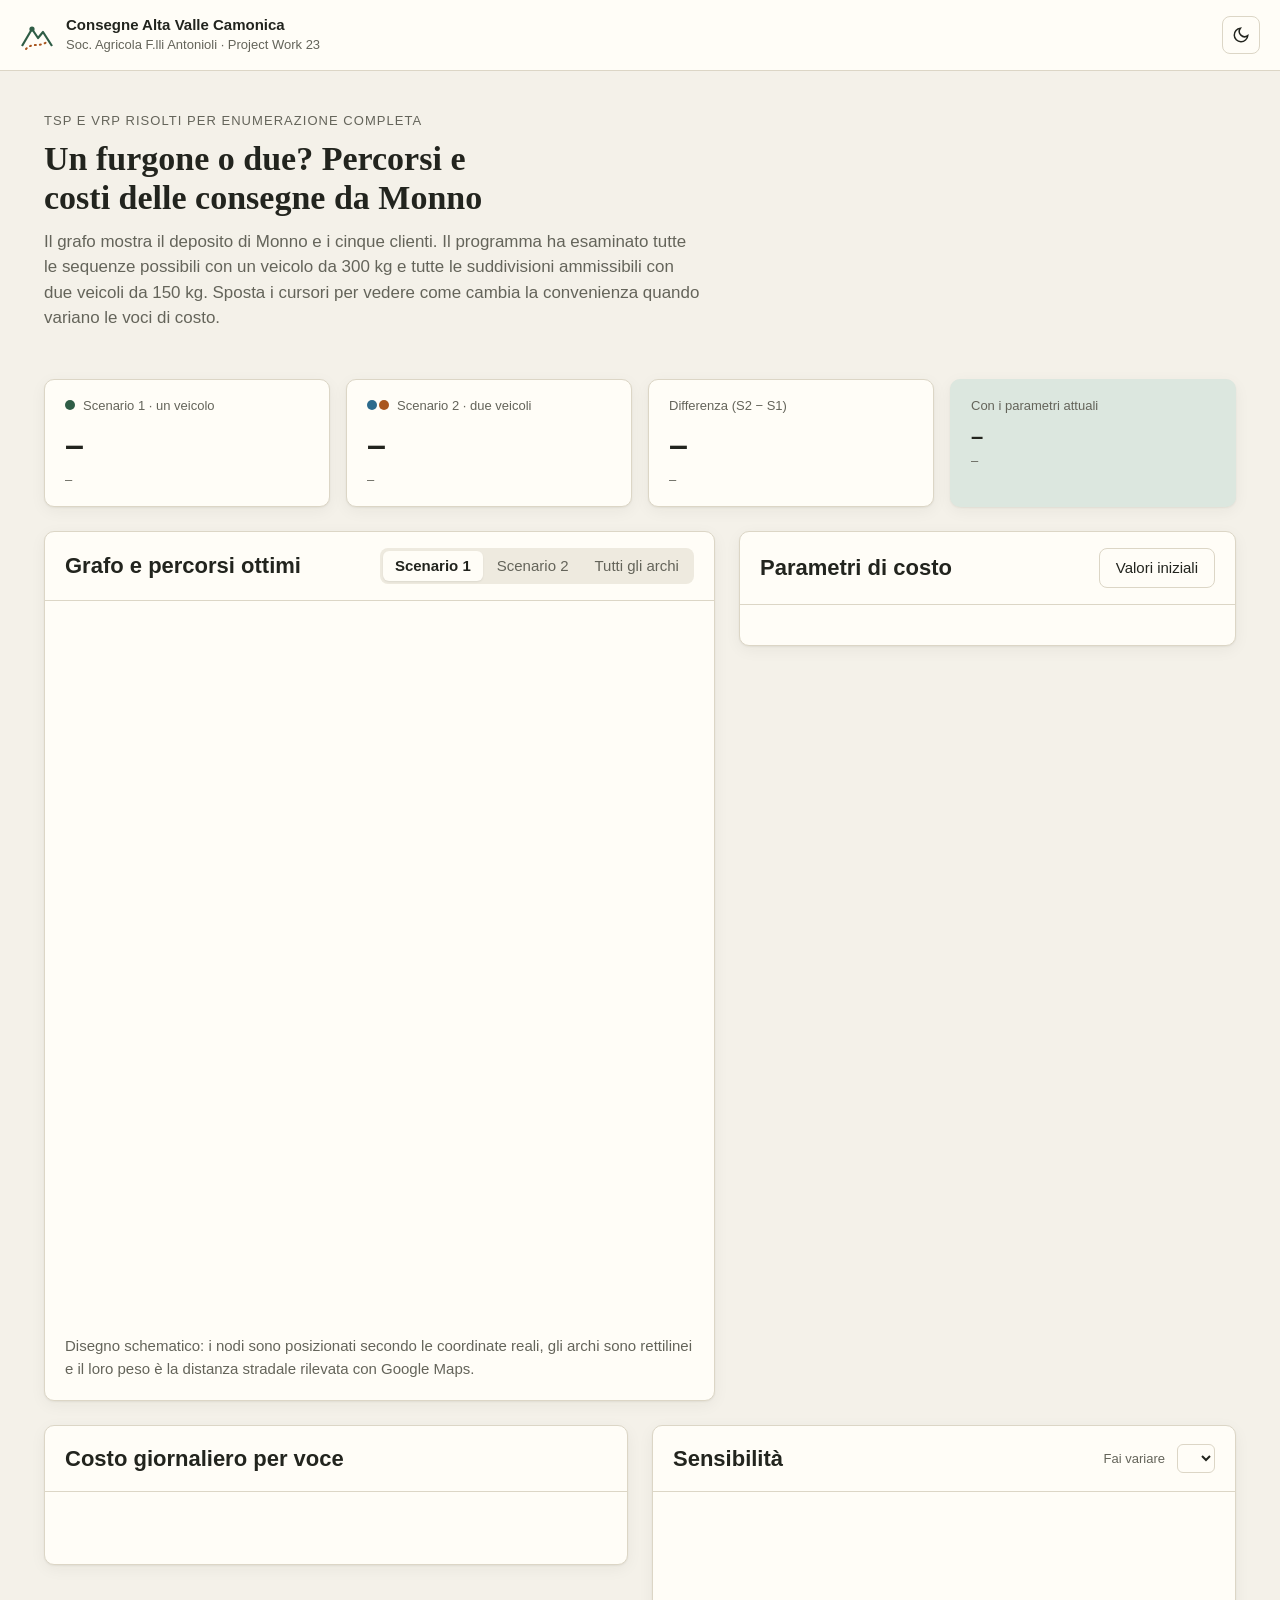
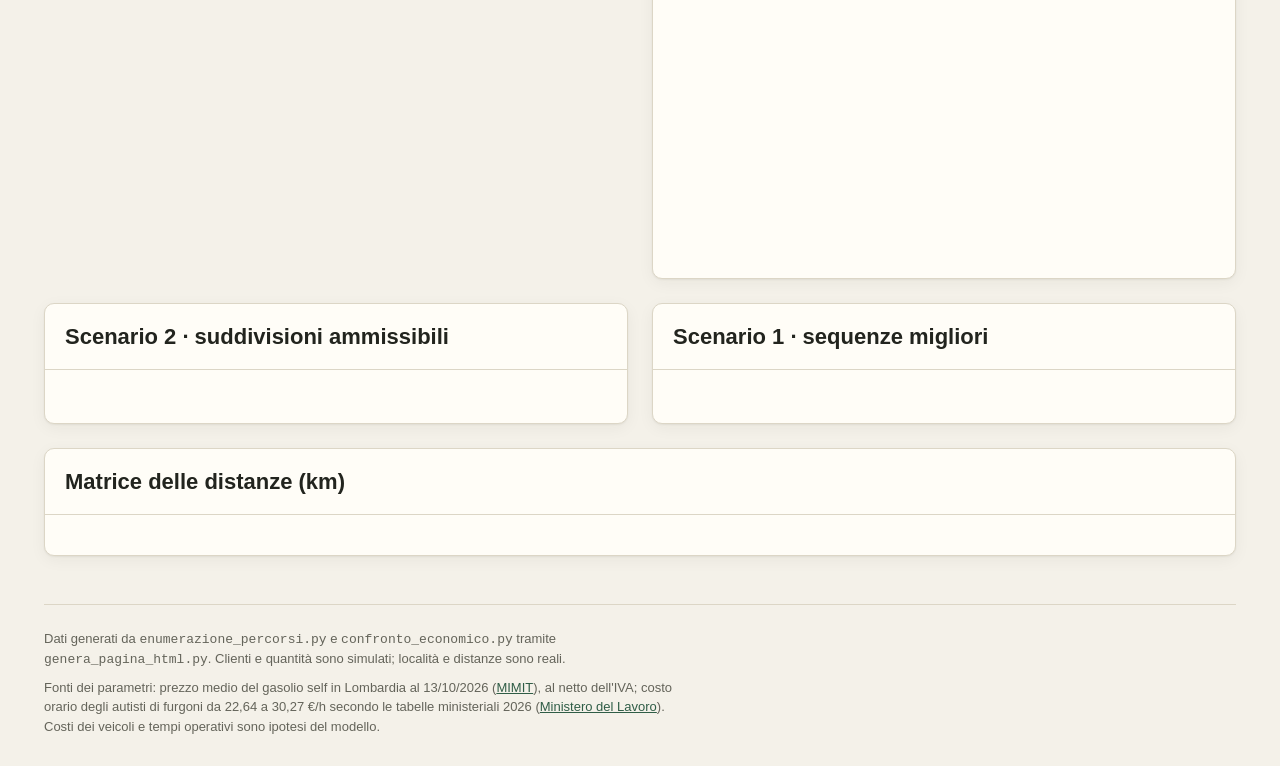
==== template_pagina.html @ 6e50258e "init" ====
<!doctype html>
<html lang="it">
  <head>
    <meta charset="utf-8" />
    <meta name="viewport" content="width=device-width, initial-scale=1" />
    <title>Consegne in Alta Valle Camonica – Confronto tra scenari</title>
    <meta
      name="description"
      content="Project Work Traccia 23: percorsi di consegna della Società Agricola F.lli Antonioli e confronto economico tra uno e due veicoli."
    />
    <link
      rel="icon"
      href="data:image/svg+xml,%3Csvg xmlns='http://www.w3.org/2000/svg' viewBox='0 0 32 32'%3E%3Cpath d='M3 26 L12 10 L17 18 L21 13 L29 26 Z' fill='%232F5D46'/%3E%3Ccircle cx='12' cy='10' r='3' fill='%23B5652A'/%3E%3C/svg%3E"
    />
    <link rel="stylesheet" href="css/tema.css" />
    <link rel="stylesheet" href="css/layout.css" />
    <link rel="stylesheet" href="css/componenti.css" />
    <link rel="stylesheet" href="css/responsive.css" />
  </head>
  <body>
    <header class="top">
      <div class="wrap top-inner">
        <div class="brand">
          <svg
            width="34"
            height="34"
            viewBox="0 0 34 34"
            fill="none"
            aria-label="Logo: montagne e percorso di consegna"
            role="img"
          >
            <path
              d="M2 28 L12 11 L18 20 L23 14 L32 28"
              stroke="currentColor"
              stroke-width="2.2"
              stroke-linejoin="round"
            />
            <path
              d="M6 31 C 12 24, 20 30, 28 23"
              stroke="var(--v2)"
              stroke-width="2"
              stroke-linecap="round"
              stroke-dasharray="1 4"
            />
            <circle cx="12" cy="11" r="2.6" fill="currentColor" />
          </svg>
          <div class="brand-text">
            <strong>Consegne Alta Valle Camonica</strong>
            <span>Soc. Agricola F.lli Antonioli · Project Work 23</span>
          </div>
        </div>
        <div class="spacer"></div>
        <button
          class="icon-btn"
          id="theme"
          aria-label="Cambia tema chiaro/scuro"
          title="Cambia tema"
        >
          <svg
            width="18"
            height="18"
            viewBox="0 0 24 24"
            fill="none"
            stroke="currentColor"
            stroke-width="2"
            stroke-linecap="round"
          >
            <path d="M21 12.8A9 9 0 1 1 11.2 3a7 7 0 0 0 9.8 9.8z" />
          </svg>
        </button>
      </div>
    </header>

    <main class="wrap">
      <div class="intro">
        <p class="eyebrow">TSP e VRP risolti per enumerazione completa</p>
        <h1>Un furgone o due? Percorsi e costi delle consegne da Monno</h1>
        <p class="lead">
          Il grafo mostra il deposito di Monno e i cinque clienti. Il programma
          ha esaminato tutte le sequenze possibili con un veicolo da 300 kg e
          tutte le suddivisioni ammissibili con due veicoli da 150 kg. Sposta i
          cursori per vedere come cambia la convenienza quando variano le voci
          di costo.
        </p>
      </div>

      <div class="kpis" aria-live="polite">
        <div class="kpi">
          <div class="kpi-label">
            <span class="dot" style="background: var(--accent)"></span>Scenario
            1 · un veicolo
          </div>
          <div class="kpi-value" id="k-s1">–</div>
          <div class="kpi-sub" id="k-s1-sub">–</div>
        </div>
        <div class="kpi">
          <div class="kpi-label">
            <span class="dot" style="background: var(--v1)"></span
            ><span
              class="dot"
              style="background: var(--v2); margin-left: -6px"
            ></span
            >Scenario 2 · due veicoli
          </div>
          <div class="kpi-value" id="k-s2">–</div>
          <div class="kpi-sub" id="k-s2-sub">–</div>
        </div>
        <div class="kpi">
          <div class="kpi-label">Differenza (S2 − S1)</div>
          <div class="kpi-value" id="k-diff">–</div>
          <div class="kpi-sub" id="k-diff-sub">–</div>
        </div>
        <div class="kpi verdict">
          <div class="kpi-label">Con i parametri attuali</div>
          <div class="kpi-value" id="k-verdict">–</div>
          <div class="kpi-sub" id="k-verdict-sub">–</div>
        </div>
      </div>

      <div class="grid-main">
        <div class="card">
          <div class="card-head">
            <h2>Grafo e percorsi ottimi</h2>
            <div class="spacer"></div>
            <div class="seg" role="group" aria-label="Scenario da mostrare">
              <button data-view="s1" aria-pressed="true">Scenario 1</button>
              <button data-view="s2" aria-pressed="false">Scenario 2</button>
              <button data-view="all" aria-pressed="false">
                Tutti gli archi
              </button>
            </div>
          </div>
          <div class="card-body">
            <div class="graph-wrap">
              <svg
                class="graph"
                id="graph"
                viewBox="0 0 560 600"
                role="img"
                aria-label="Grafo del deposito e dei clienti con i percorsi ottimi"
              ></svg>
            </div>
            <div class="legend" id="legend"></div>
            <div class="routes" id="routes"></div>
            <p class="note">
              Disegno schematico: i nodi sono posizionati secondo le coordinate
              reali, gli archi sono rettilinei e il loro peso è la distanza
              stradale rilevata con Google Maps.
            </p>
          </div>
        </div>

        <div class="card">
          <div class="card-head">
            <h2>Parametri di costo</h2>
            <div class="spacer"></div>
            <button class="btn" id="reset">Valori iniziali</button>
          </div>
          <div class="card-body controls" id="controls"></div>
        </div>
      </div>

      <section class="block two">
        <div class="card">
          <div class="card-head"><h2>Costo giornaliero per voce</h2></div>
          <div class="card-body">
            <div class="table-scroll"><table id="cost-table"></table></div>
            <div class="bars" id="bars"></div>
            <div class="bar-legend" id="bar-legend"></div>
          </div>
        </div>
        <div class="card">
          <div class="card-head">
            <h2>Sensibilità</h2>
            <div class="spacer"></div>
            <label class="hint" for="sens-var">Fai variare</label>
            <select id="sens-var"></select>
          </div>
          <div class="card-body">
            <svg
              class="chart"
              id="chart"
              viewBox="0 0 520 320"
              role="img"
              aria-label="Costo dei due scenari al variare del parametro scelto"
            ></svg>
            <p class="note" id="sens-note"></p>
          </div>
        </div>
      </section>

      <section class="block two">
        <div class="card">
          <div class="card-head">
            <h2>Scenario 2 · suddivisioni ammissibili</h2>
          </div>
          <div class="card-body">
            <p class="hint" id="s2-summary"></p>
            <div class="table-scroll"><table id="s2-table"></table></div>
          </div>
        </div>
        <div class="card">
          <div class="card-head"><h2>Scenario 1 · sequenze migliori</h2></div>
          <div class="card-body">
            <p class="hint" id="s1-summary"></p>
            <div class="table-scroll"><table id="s1-table"></table></div>
          </div>
        </div>
      </section>

      <section class="block">
        <div class="card">
          <div class="card-head"><h2>Matrice delle distanze (km)</h2></div>
          <div class="card-body">
            <div class="table-scroll"><table id="matrix"></table></div>
          </div>
        </div>
      </section>

      <footer>
        <p>
          Dati generati da <code>enumerazione_percorsi.py</code> e
          <code>confronto_economico.py</code> tramite
          <code>genera_pagina_html.py</code>. Clienti e quantità sono simulati;
          località e distanze sono reali.
        </p>
        <p>
          Fonti dei parametri: prezzo medio del gasolio self in Lombardia al
          13/10/2026 (<a
            href="https://www.mimit.gov.it/it/prezzo-medio-carburanti/regioni"
            target="_blank"
            rel="noopener"
            >MIMIT</a
          >), al netto dell'IVA; costo orario degli autisti di furgoni da 22,64
          a 30,27 €/h secondo le tabelle ministeriali 2026 (<a
            href="https://www.lavoro.gov.it/temi-e-priorita/rapporti-di-lavoro-e-relazioni-industriali/focus/settore-della-logistica-trasporto-merci-spedizione"
            target="_blank"
            rel="noopener"
            >Ministero del Lavoro</a
          >). Costi dei veicoli e tempi operativi sono ipotesi del modello.
        </p>
      </footer>
    </main>

    <!-- Segnaposto sostituito da genera_pagina_html.py -->
    <script>
      const DATI = /*__DATI__*/ null;
    </script>
    <script src="js/utilita.js"></script>
    <script src="js/parametri.js"></script>
    <script src="js/modello.js"></script>
    <script src="js/controlli.js"></script>
    <script src="js/grafo.js"></script>
    <script src="js/costi.js"></script>
    <script src="js/sensibilita.js"></script>
    <script src="js/tabelle.js"></script>
    <script src="js/main.js"></script>
  </body>
</html>
---- css/tema.css ----
/* Colori (chiaro/scuro), tipografia e spaziature */

:root,
[data-theme="light"] {
  --bg: #f4f1e9;
  --surface: #fffdf7;
  --surface-2: #eeeadf;
  --border: #dcd6c6;
  --text: #22241e;
  --muted: #64645a;
  --faint: #9a9888;
  --accent: #2f5d46;
  --accent-soft: #dce7df;
  --v1: #2c6a8c;
  --v2: #a9561f;
  --edge: #c9c3b2;
  --good: #2f5d46;
  --warn: #a9561f;
  --shadow:
    0 1px 2px rgba(40, 36, 20, 0.06), 0 4px 16px rgba(40, 36, 20, 0.05);
}
[data-theme="dark"] {
  --bg: #14160f;
  --surface: #1c1f17;
  --surface-2: #252920;
  --border: #353a2e;
  --text: #eceadf;
  --muted: #a6a496;
  --faint: #737265;
  --accent: #8cc3a3;
  --accent-soft: #263a2e;
  --v1: #74b4d6;
  --v2: #e3995f;
  --edge: #3e4436;
  --good: #8cc3a3;
  --warn: #e3995f;
  --shadow: 0 1px 2px rgba(0, 0, 0, 0.3), 0 4px 16px rgba(0, 0, 0, 0.25);
}
@media (prefers-color-scheme: dark) {
  :root:not([data-theme="light"]) {
    --bg: #14160f;
    --surface: #1c1f17;
    --surface-2: #252920;
    --border: #353a2e;
    --text: #eceadf;
    --muted: #a6a496;
    --faint: #737265;
    --accent: #8cc3a3;
    --accent-soft: #263a2e;
    --v1: #74b4d6;
    --v2: #e3995f;
    --edge: #3e4436;
    --good: #8cc3a3;
    --warn: #e3995f;
    --shadow:
      0 1px 2px rgba(0, 0, 0, 0.3), 0 4px 16px rgba(0, 0, 0, 0.25);
  }
}
:root {
  --text-xs: clamp(0.75rem, 0.7rem + 0.25vw, 0.8125rem);
  --text-sm: clamp(0.8125rem, 0.78rem + 0.2vw, 0.9375rem);
  --text-base: clamp(0.9375rem, 0.9rem + 0.2vw, 1.0625rem);
  --text-lg: clamp(1.125rem, 1rem + 0.5vw, 1.375rem);
  --text-xl: clamp(1.5rem, 1.2rem + 1.2vw, 2.125rem);
  --space-1: 0.25rem;
  --space-2: 0.5rem;
  --space-3: 0.75rem;
  --space-4: 1rem;
  --space-5: 1.25rem;
  --space-6: 1.5rem;
  --space-8: 2rem;
  --space-10: 2.5rem;
  --space-12: 3rem;
  --radius: 10px;
  --font-sans:
    -apple-system, BlinkMacSystemFont, "Segoe UI", "Helvetica Neue",
    Arial, sans-serif;
  --font-serif:
    "Iowan Old Style", "Palatino Linotype", Palatino, Georgia, serif;
  --font-mono: ui-monospace, "SF Mono", Menlo, Consolas, monospace;
}
---- css/layout.css ----
/* Base, intestazione, griglia principale, schede, footer */

* {
  box-sizing: border-box;
}
html {
  -webkit-text-size-adjust: 100%;
}
body {
  margin: 0;
  background: var(--bg);
  color: var(--text);
  font-family: var(--font-sans);
  font-size: var(--text-base);
  line-height: 1.5;
  font-variant-numeric: tabular-nums;
}
.wrap {
  max-width: 1240px;
  margin: 0 auto;
  padding: 0 var(--space-6);
}
header.top {
  border-bottom: 1px solid var(--border);
  background: var(--surface);
}
.top-inner {
  display: flex;
  align-items: center;
  gap: var(--space-4);
  padding: var(--space-4) 0;
}
.brand {
  display: flex;
  align-items: center;
  gap: var(--space-3);
  color: var(--accent);
}
.brand-text {
  color: var(--text);
  line-height: 1.2;
}
.brand-text strong {
  display: block;
  font-size: var(--text-sm);
}
.brand-text span {
  font-size: var(--text-xs);
  color: var(--muted);
}
.spacer {
  flex: 1;
}
.icon-btn {
  border: 1px solid var(--border);
  background: var(--surface);
  color: var(--text);
  width: 38px;
  height: 38px;
  border-radius: 8px;
  display: grid;
  place-items: center;
  cursor: pointer;
}
.icon-btn:hover {
  background: var(--surface-2);
}
.icon-btn:focus-visible,
button:focus-visible,
input:focus-visible,
select:focus-visible {
  outline: 2px solid var(--accent);
  outline-offset: 2px;
}

.intro {
  padding: var(--space-10) 0 var(--space-6);
}
.eyebrow {
  font-size: var(--text-xs);
  letter-spacing: 0.08em;
  text-transform: uppercase;
  color: var(--muted);
  margin: 0 0 var(--space-2);
}
h1 {
  font-family: var(--font-serif);
  font-size: var(--text-xl);
  font-weight: 600;
  line-height: 1.15;
  margin: 0 0 var(--space-3);
  max-width: 28ch;
}
.lead {
  color: var(--muted);
  max-width: 70ch;
  margin: 0;
}

.grid-main {
  display: grid;
  grid-template-columns: minmax(0, 1.35fr) minmax(320px, 1fr);
  gap: var(--space-6);
  align-items: start;
}
.card {
  background: var(--surface);
  border: 1px solid var(--border);
  border-radius: var(--radius);
  box-shadow: var(--shadow);
}
.card-head {
  display: flex;
  align-items: center;
  gap: var(--space-3);
  flex-wrap: wrap;
  padding: var(--space-4) var(--space-5);
  border-bottom: 1px solid var(--border);
}
.card-head h2 {
  font-size: var(--text-lg);
  font-weight: 650;
  margin: 0;
}
.card-body {
  padding: var(--space-5);
}
.hint {
  font-size: var(--text-xs);
  color: var(--muted);
}

section.block {
  margin-top: var(--space-6);
}
.two {
  display: grid;
  grid-template-columns: 1fr 1fr;
  gap: var(--space-6);
  align-items: start;
}

select {
  font: inherit;
  font-size: var(--text-sm);
  padding: var(--space-1) var(--space-2);
  border-radius: 6px;
  border: 1px solid var(--border);
  background: var(--surface);
  color: var(--text);
}
.note {
  font-size: var(--text-sm);
  color: var(--muted);
  margin: var(--space-3) 0 0;
}

footer {
  margin: var(--space-12) 0 var(--space-8);
  padding-top: var(--space-6);
  border-top: 1px solid var(--border);
  font-size: var(--text-xs);
  color: var(--muted);
}
footer p {
  margin: 0 0 var(--space-2);
  max-width: 90ch;
}
footer a {
  color: var(--accent);
}
---- css/componenti.css ----
/* KPI, grafo, controlli, tabelle, barre, grafico */

.kpis {
  display: grid;
  grid-template-columns: repeat(4, 1fr);
  gap: var(--space-4);
  margin: var(--space-6) 0;
}
.kpi {
  background: var(--surface);
  border: 1px solid var(--border);
  border-radius: var(--radius);
  padding: var(--space-4) var(--space-5);
  box-shadow: var(--shadow);
}
.kpi-label {
  font-size: var(--text-xs);
  color: var(--muted);
  display: flex;
  align-items: center;
  gap: var(--space-2);
}
.kpi-value {
  font-size: var(--text-xl);
  font-weight: 650;
  margin-top: var(--space-1);
  letter-spacing: -0.01em;
}
.kpi-sub {
  font-size: var(--text-xs);
  color: var(--muted);
}
.kpi.verdict {
  background: var(--accent-soft);
  border-color: transparent;
}
.kpi.verdict .kpi-value {
  font-size: var(--text-lg);
  line-height: 1.25;
  margin-top: var(--space-2);
}
.dot {
  width: 10px;
  height: 10px;
  border-radius: 50%;
  display: inline-block;
  flex: none;
}

.seg {
  display: inline-flex;
  background: var(--surface-2);
  border-radius: 8px;
  padding: 3px;
  gap: 2px;
}
.seg button {
  border: 0;
  background: transparent;
  color: var(--muted);
  font: inherit;
  font-size: var(--text-sm);
  padding: var(--space-1) var(--space-3);
  border-radius: 6px;
  cursor: pointer;
  white-space: nowrap;
}
.seg button[aria-pressed="true"] {
  background: var(--surface);
  color: var(--text);
  box-shadow: 0 1px 2px rgba(0, 0, 0, 0.08);
  font-weight: 600;
}

.graph-wrap {
  position: relative;
}
svg.graph {
  width: 100%;
  height: auto;
  display: block;
}
.graph .edge {
  stroke: var(--edge);
  stroke-width: 1.2;
}
.graph .edge-label {
  font-size: 11px;
  fill: var(--faint);
  paint-order: stroke;
  stroke: var(--surface);
  stroke-width: 4px;
}
.graph .route {
  fill: none;
  stroke-width: 3.5;
  stroke-linecap: round;
  stroke-linejoin: round;
}
.graph .node-circle {
  fill: var(--surface);
  stroke: var(--text);
  stroke-width: 1.5;
}
.graph .node-depot {
  fill: var(--accent);
  stroke: var(--accent);
}
.graph .node-name {
  font-size: 13px;
  font-weight: 600;
  fill: var(--text);
  paint-order: stroke;
  stroke: var(--surface);
  stroke-width: 4px;
}
.graph .node-kg {
  font-size: 11px;
  fill: var(--muted);
  paint-order: stroke;
  stroke: var(--surface);
  stroke-width: 4px;
}
.graph .step {
  font-size: 10px;
  font-weight: 700;
  fill: #fff;
}
.legend {
  display: flex;
  flex-wrap: wrap;
  gap: var(--space-4);
  margin-top: var(--space-3);
  font-size: var(--text-xs);
  color: var(--muted);
}
.legend span {
  display: inline-flex;
  align-items: center;
  gap: var(--space-2);
}
.legend i {
  width: 18px;
  height: 3px;
  border-radius: 2px;
  display: inline-block;
}

.routes {
  display: grid;
  gap: var(--space-3);
  margin-top: var(--space-4);
}
.route-card {
  border: 1px solid var(--border);
  border-left-width: 4px;
  border-radius: 8px;
  padding: var(--space-3) var(--space-4);
}
.route-card .r-title {
  font-size: var(--text-sm);
  font-weight: 650;
  display: flex;
  justify-content: space-between;
  gap: var(--space-3);
}
.route-card .r-path {
  font-size: var(--text-sm);
  color: var(--muted);
  margin-top: 2px;
}

.controls {
  display: grid;
  gap: var(--space-5);
}
.group-title {
  font-size: var(--text-xs);
  text-transform: uppercase;
  letter-spacing: 0.08em;
  color: var(--muted);
  margin: 0 0 var(--space-3);
  font-weight: 600;
}
.ctrl {
  display: grid;
  grid-template-columns: 1fr auto;
  gap: var(--space-1) var(--space-3);
  align-items: center;
  margin-bottom: var(--space-3);
}
.ctrl label {
  font-size: var(--text-sm);
}
.ctrl output {
  font-size: var(--text-sm);
  font-weight: 650;
  font-family: var(--font-mono);
}
.ctrl input[type="range"] {
  grid-column: 1 / -1;
  width: 100%;
  accent-color: var(--accent);
  margin: 0;
}
.ctrl .src {
  grid-column: 1 / -1;
  font-size: var(--text-xs);
  color: var(--faint);
  margin-top: -2px;
}
.btn {
  border: 1px solid var(--border);
  background: var(--surface);
  color: var(--text);
  font: inherit;
  font-size: var(--text-sm);
  padding: var(--space-2) var(--space-4);
  border-radius: 8px;
  cursor: pointer;
}
.btn:hover {
  background: var(--surface-2);
}

table {
  width: 100%;
  border-collapse: collapse;
  font-size: var(--text-sm);
}
th,
td {
  text-align: left;
  padding: var(--space-2) var(--space-3);
  border-bottom: 1px solid var(--border);
  vertical-align: top;
}
th {
  font-size: var(--text-xs);
  color: var(--muted);
  font-weight: 600;
  text-transform: uppercase;
  letter-spacing: 0.05em;
}
td.num,
th.num {
  text-align: right;
  white-space: nowrap;
}
tr.total td {
  font-weight: 700;
  border-bottom: 0;
  border-top: 2px solid var(--text);
}
tr.best td {
  background: var(--accent-soft);
}
.pos {
  color: var(--warn);
}
.neg {
  color: var(--good);
}
.table-scroll {
  overflow-x: auto;
}

.bars {
  display: grid;
  gap: var(--space-4);
  margin-top: var(--space-5);
}
.bar-row .bar-label {
  display: flex;
  justify-content: space-between;
  font-size: var(--text-sm);
  margin-bottom: var(--space-1);
}
.bar {
  display: flex;
  height: 22px;
  border-radius: 5px;
  overflow: hidden;
  background: var(--surface-2);
}
.bar div {
  height: 100%;
  transition: width 0.35s ease;
}
.bar-legend {
  display: flex;
  flex-wrap: wrap;
  gap: var(--space-3);
  font-size: var(--text-xs);
  color: var(--muted);
  margin-top: var(--space-3);
}
.bar-legend span {
  display: inline-flex;
  align-items: center;
  gap: var(--space-1);
}
.bar-legend i {
  width: 10px;
  height: 10px;
  border-radius: 2px;
  display: inline-block;
}

svg.chart {
  width: 100%;
  height: auto;
  display: block;
}
.chart .axis line,
.chart .axis path {
  stroke: var(--border);
}
.chart text {
  font-size: 11px;
  fill: var(--muted);
}
.chart .grid {
  stroke: var(--border);
  stroke-dasharray: 2 3;
}
---- css/responsive.css ----
/* Adattamenti per schermi stretti e movimento ridotto (caricato per ultimo) */

@media (max-width: 980px) {
  .grid-main,
  .two {
    grid-template-columns: 1fr;
  }
  .kpis {
    grid-template-columns: 1fr 1fr;
  }
}
@media (max-width: 520px) {
  .wrap {
    padding: 0 var(--space-4);
  }
  .kpis {
    grid-template-columns: 1fr;
  }
  .card-body {
    padding: var(--space-4);
  }
}
@media (prefers-reduced-motion: reduce) {
  .bar div {
    transition: none;
  }
}
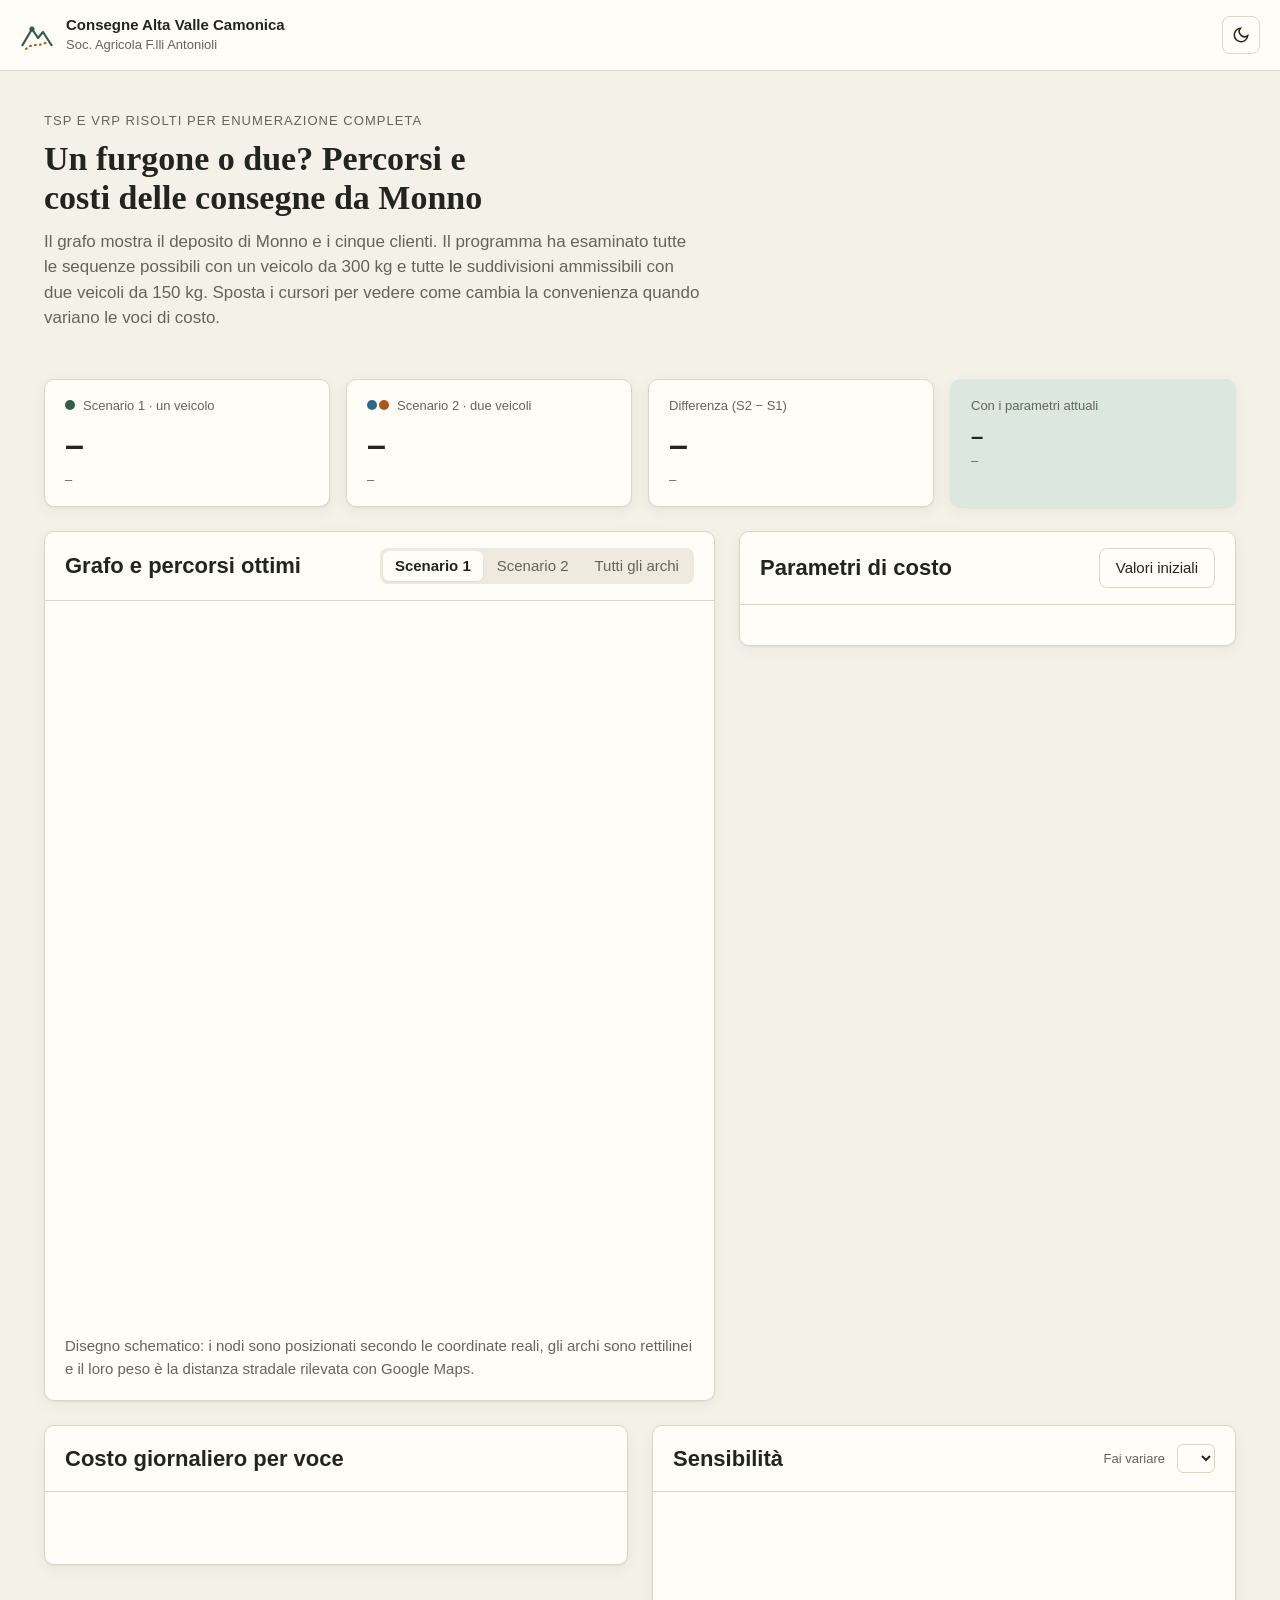
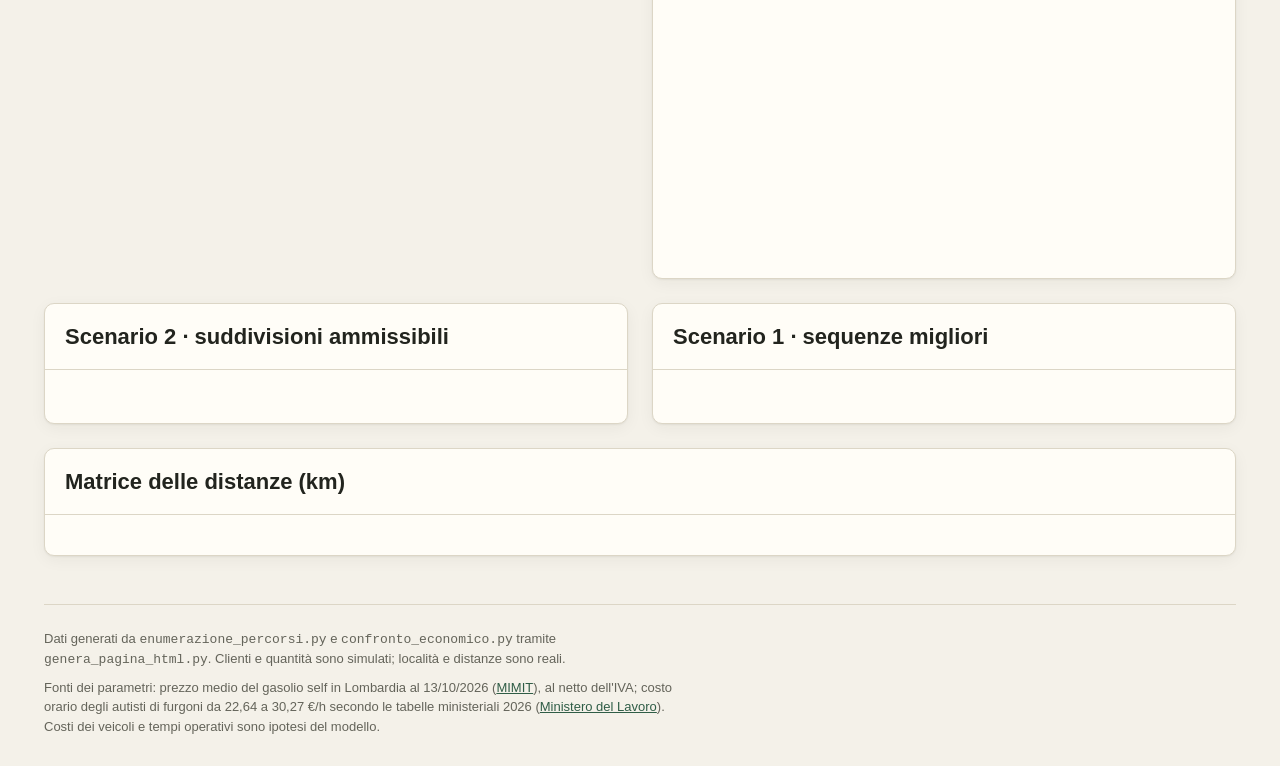
==== commit 7d62e28a: "aggiornamento progetto - Rimosso "Project Work 23" dall'intestazione e dalla descrizione della pagin" ====
--- a/template_pagina.html
+++ b/template_pagina.html
@@ -1,4 +1,9 @@
 <!doctype html>
+<!--
+  Modello della pagina dei risultati. Da solo non mostra numeri:
+  va completato con "python3 genera_pagina_html.py", che aggiunge i dati
+  e crea il file finale pagina/index.html.
+-->
 <html lang="it">
   <head>
     <meta charset="utf-8" />
@@ -6,7 +11,7 @@
     <title>Consegne in Alta Valle Camonica – Confronto tra scenari</title>
     <meta
       name="description"
-      content="Project Work Traccia 23: percorsi di consegna della Società Agricola F.lli Antonioli e confronto economico tra uno e due veicoli."
+      content="Percorsi di consegna della Società Agricola F.lli Antonioli e confronto economico tra uno e due veicoli."
     />
     <link
       rel="icon"
@@ -46,7 +51,7 @@
           </svg>
           <div class="brand-text">
             <strong>Consegne Alta Valle Camonica</strong>
-            <span>Soc. Agricola F.lli Antonioli · Project Work 23</span>
+            <span>Soc. Agricola F.lli Antonioli</span>
           </div>
         </div>
         <div class="spacer"></div>
@@ -242,7 +247,8 @@
       </footer>
     </main>
 
-    <!-- Segnaposto sostituito da genera_pagina_html.py -->
+    <!-- Qui genera_pagina_html.py scrive i risultati dei calcoli,
+         al posto della scritta /*__DATI__*/ null -->
     <script>
       const DATI = /*__DATI__*/ null;
     </script>
--- a/css/tema.css
+++ b/css/tema.css
@@ -1,4 +1,6 @@
-/* Colori (chiaro/scuro), tipografia e spaziature */
+/* I colori della pagina (versione chiara e versione scura), i caratteri
+   e le distanze tra gli elementi. Gli altri file CSS usano questi nomi,
+   ad esempio var(--accent), così basta cambiare un colore qui. */
 
 :root,
 [data-theme="light"] {
--- a/css/layout.css
+++ b/css/layout.css
@@ -1,4 +1,5 @@
-/* Base, intestazione, griglia principale, schede, footer */
+/* La struttura della pagina: barra in alto, disposizione dei riquadri
+   sullo schermo, aspetto dei riquadri e note in fondo. */
 
 * {
   box-sizing: border-box;
--- a/css/componenti.css
+++ b/css/componenti.css
@@ -1,4 +1,5 @@
-/* KPI, grafo, controlli, tabelle, barre, grafico */
+/* L'aspetto dei singoli elementi: i quattro riquadri in cima, il disegno
+   con i giri, i cursori, le tabelle, le barre dei costi e il grafico. */
 
 .kpis {
   display: grid;
--- a/css/responsive.css
+++ b/css/responsive.css
@@ -1,4 +1,6 @@
-/* Adattamenti per schermi stretti e movimento ridotto (caricato per ultimo) */
+/* Modifiche per gli schermi piccoli (telefoni e tablet) e per chi ha
+   chiesto al computer di ridurre le animazioni. Viene caricato per ultimo,
+   così queste regole prevalgono sulle altre. */
 
 @media (max-width: 980px) {
   .grid-main,
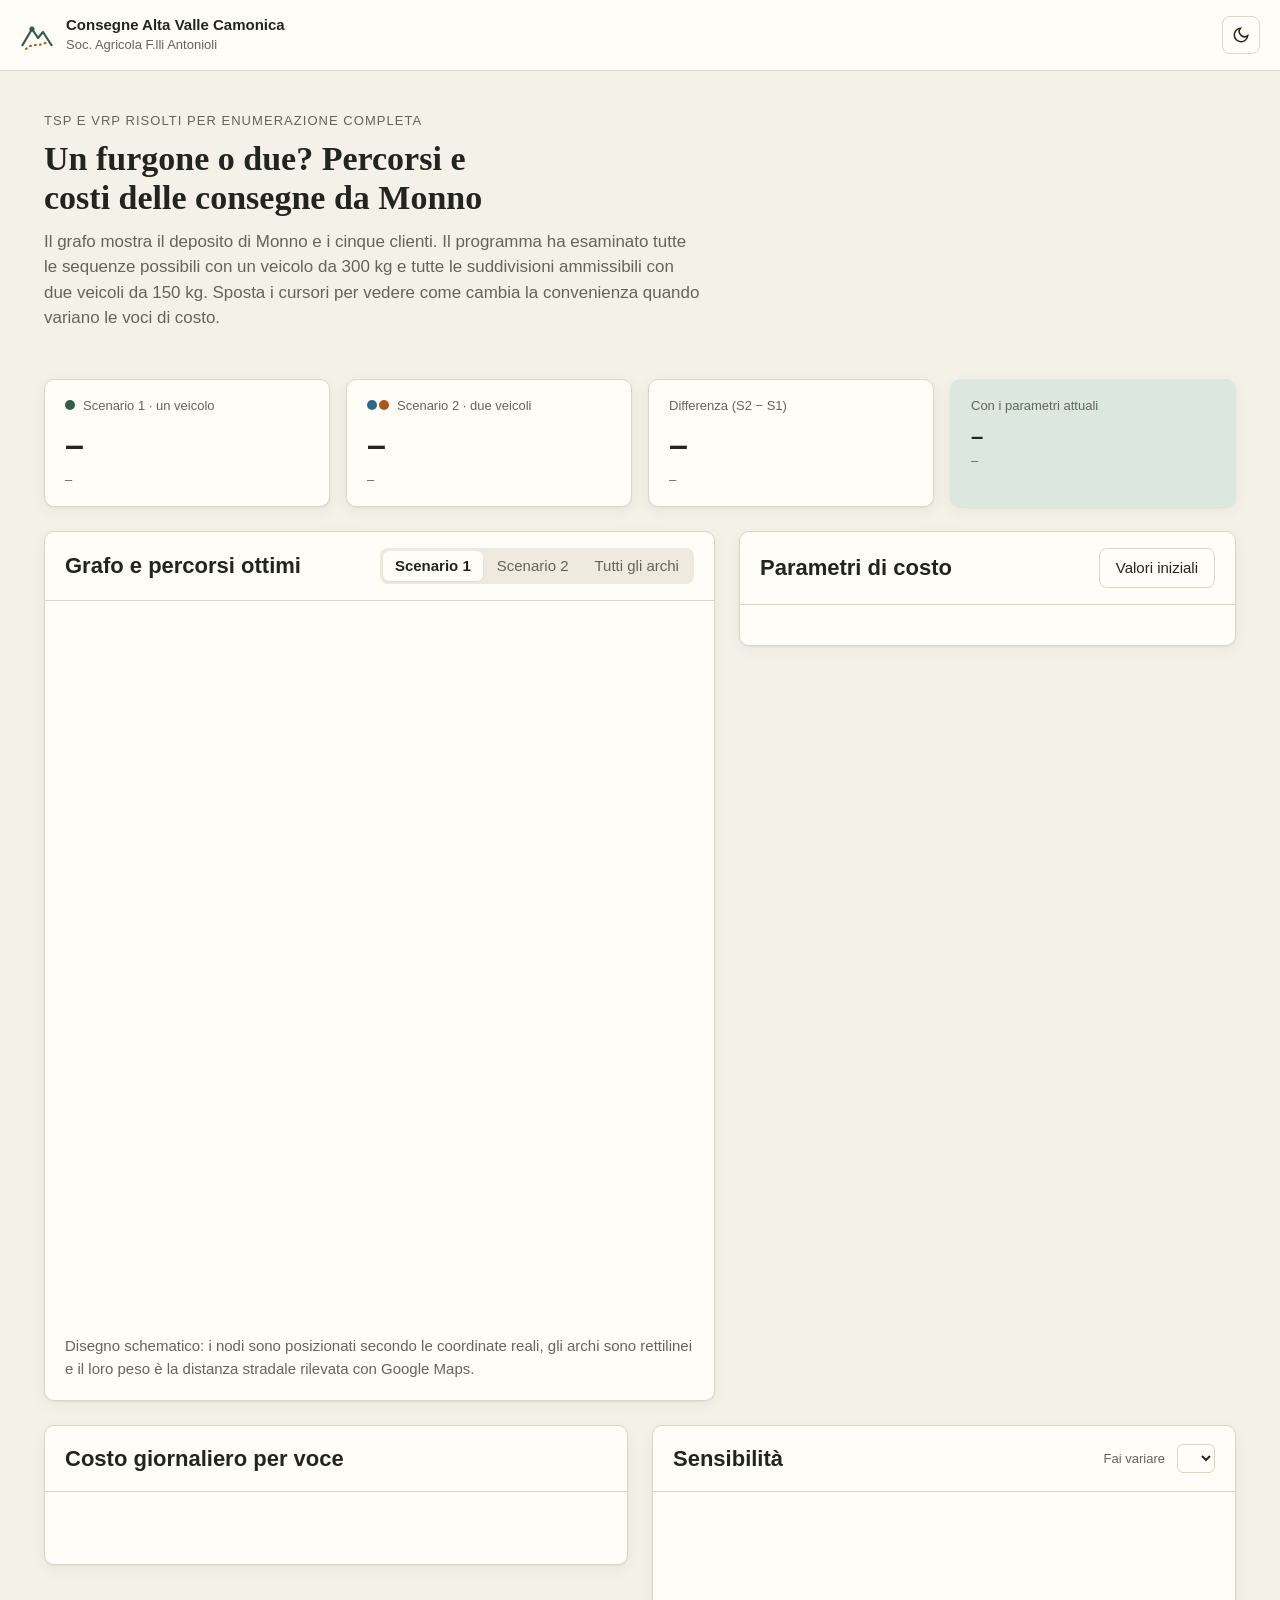
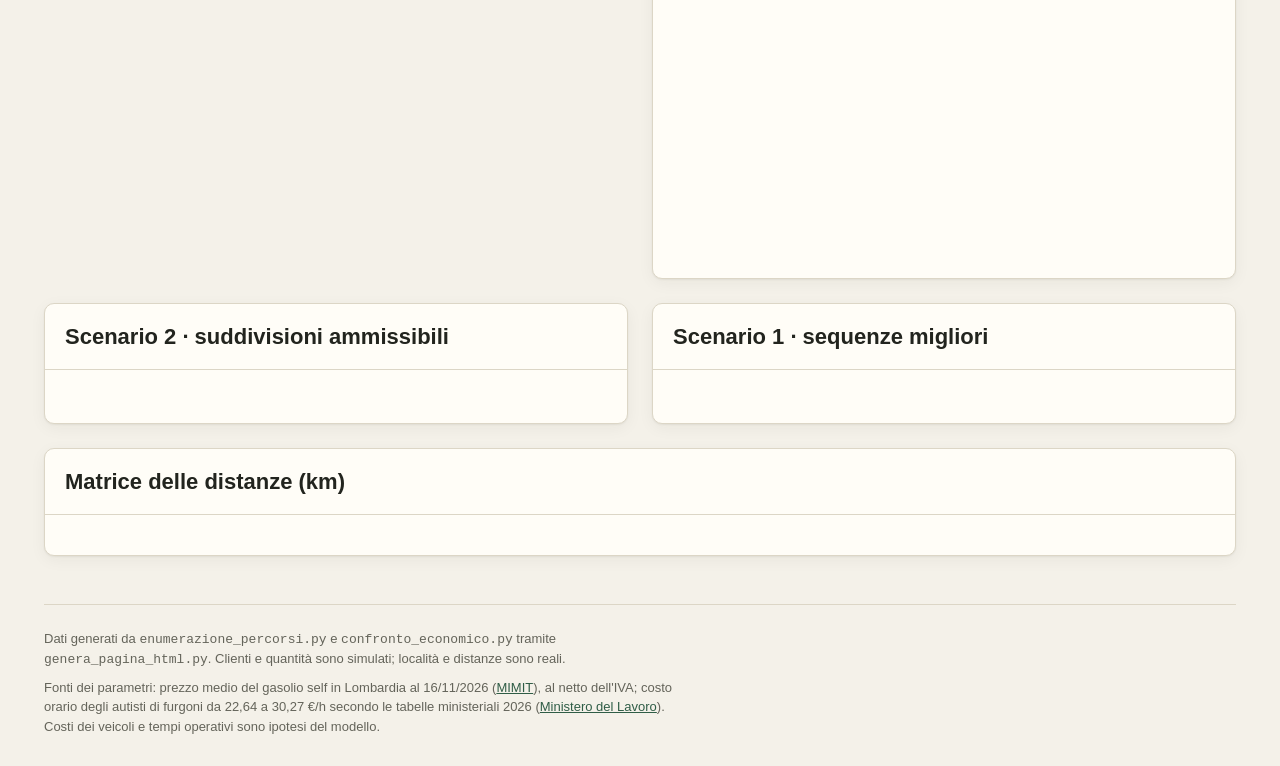
==== commit 2465c4a3: "aggiornamento progetto - Prezzo del gasolio aggiornato al dato MIMIT del 16/11/2026   (Lombardia, se" ====
--- a/template_pagina.html
+++ b/template_pagina.html
@@ -231,7 +231,7 @@
         </p>
         <p>
           Fonti dei parametri: prezzo medio del gasolio self in Lombardia al
-          13/10/2026 (<a
+          16/11/2026 (<a
             href="https://www.mimit.gov.it/it/prezzo-medio-carburanti/regioni"
             target="_blank"
             rel="noopener"
@@ -247,8 +247,7 @@
       </footer>
     </main>
 
-    <!-- Qui genera_pagina_html.py scrive i risultati dei calcoli,
-         al posto della scritta /*__DATI__*/ null -->
+    <!-- Nella riga qui sotto genera_pagina_html.py scrive i risultati dei calcoli -->
     <script>
       const DATI = /*__DATI__*/ null;
     </script>
